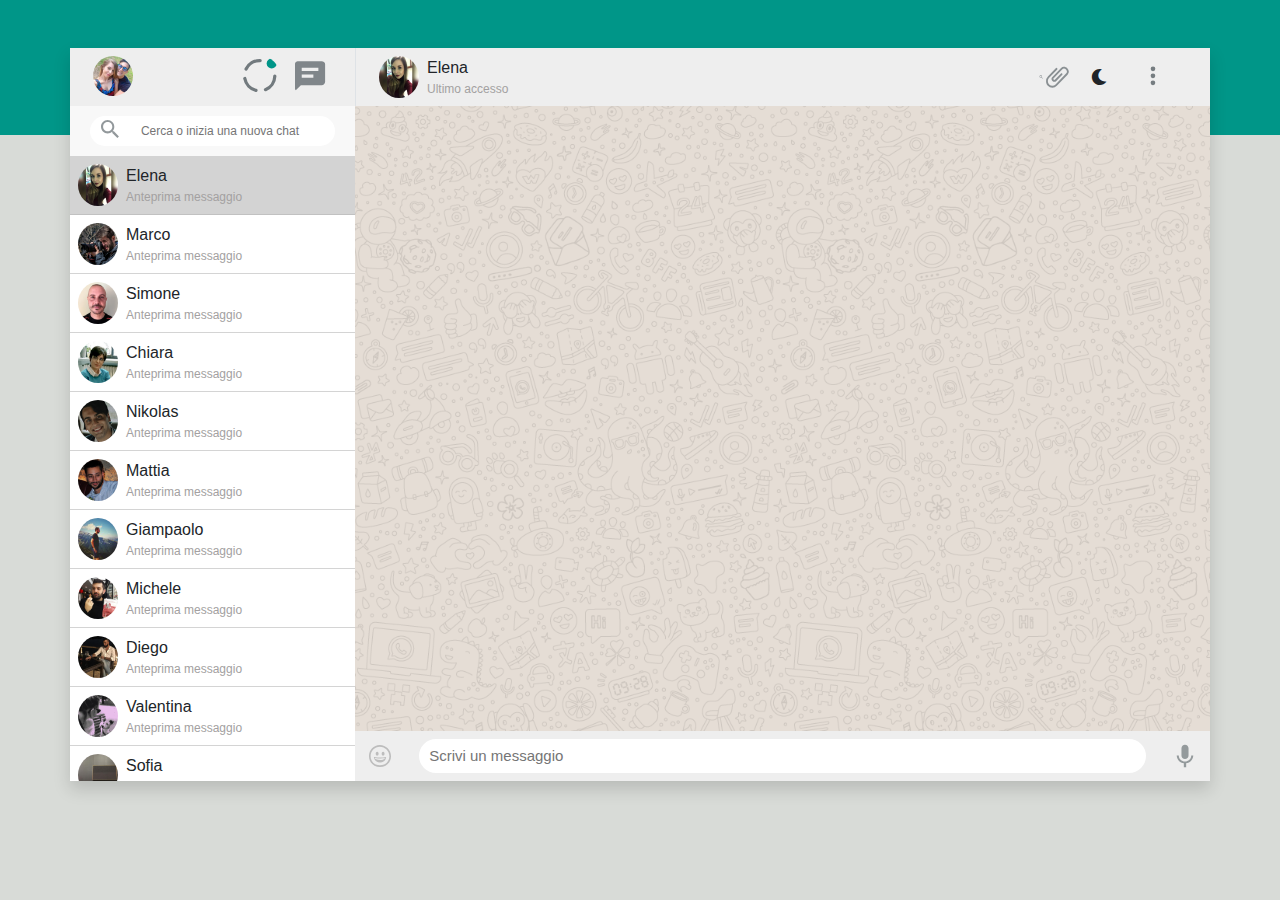
==== bonus/index.html @ f92edb1b "create folder bonus" ====
<!DOCTYPE html>
<html lang="en">
<head>
    <meta charset="UTF-8">
    <meta name="viewport" content="width=device-width, initial-scale=1.0">
    <meta http-equiv="X-UA-Compatible" content="ie=edge">
   <link rel="stylesheet" href="https://use.fontawesome.com/releases/v5.5.0/css/all.css">
    <link rel="stylesheet" href="https://stackpath.bootstrapcdn.com/bootstrap/4.3.1/css/bootstrap.min.css"
        integrity="sha384-ggOyR0iXCbMQv3Xipma34MD+dH/1fQ784/j6cY/iJTQUOhcWr7x9JvoRxT2MZw1T" crossorigin="anonymous">
      <link rel="stylesheet" href="css/style.css">
    <title>Boolzapp | Marco Rispoli</title>
</head>
<body>
   
   <div class="container mt-5">
      <div class="row shadow">
         <div class="col-3 debug my_col-bg">
            <!-- Sezione profilo personale -->
            <div class="profile d-flex justify-content-between p-2">
               <img src="img/pp.jpg" alt="">
               <div class="icons d-flex">
               <img src="img/svg/state.svg" alt="">
               <img src="img/svg/message.svg" alt="">
               <img src="img/svg/option.svg" alt="">
               </div>
            </div>
            <!-- Fine Sezione profilo personale -->
         </div>
         <!-- Sezione info contatto barra superiore -->
         <div class="col-9 border-left d-flex justify-content-between my_col-bg">
            <div class="info-contatto d-flex p-2">
               <img id="img_top" src="img/elena.jpg" alt="">
               <div class="name_access ml-2 d-flex flex-column">
                  <span id="nome_top">Elena</span>
                  <span>Ultimo accesso</span>
               </div>
            </div>
            <div class="options p-2 align-items-center d-flex">
               <svg id="Layer_1" xmlns="http://www.w3.org/2000/svg" viewBox="0 0 24 24" width="24" height="24">
                  <path fill="#263238" fill-opacity=".5"
                     d="M15.9 14.3H15l-.3-.3c1-1.1 1.6-2.7 1.6-4.3 0-3.7-3-6.7-6.7-6.7S3 6 3 9.7s3 6.7 6.7 6.7c1.6 0 3.2-.6 4.3-1.6l.3.3v.8l5.1 5.1 1.5-1.5-5-5.2zm-6.2 0c-2.6 0-4.6-2.1-4.6-4.6s2.1-4.6 4.6-4.6 4.6 2.1 4.6 4.6-2 4.6-4.6 4.6z" />
                  </svg>
               <img src="img/svg/attach.svg" alt="">
               <i class="fas fa-moon"></i>
               <img src="img/svg/option.svg" alt="">
            </div>
         </div>
         <!-- Fine Sezione info contatto barra superiore -->

         <!-- Sezione globale contatti -->
         <div class="col-3 noPadding-margin">
            <!-- Barra di ricerca -->
            <div class="search">
               <span>
                  <img src="img/svg/lens.svg" alt="">
               </span>
               <input type="text" class="search-input" placeholder="Cerca o inizia una nuova chat">
            </div>
            <!-- Fine Barra di ricerca -->
            
            <!-- Sezione contatti -->
            <div class="my_list-global">
                <div class="my_list-item  my_list-bg" data-ref="chat1">
                  <div class="info-contatto d-flex p-2">
                     <img src="img/elena.jpg" alt="">
                     <div class="name_access ml-2 d-flex flex-column">
                        <span>Elena</span>
                        <span>Anteprima messaggio</span>
                     </div>
                  </div>
               </div>
               <div class="my_list-item " data-ref="chat2">
                  <div class="info-contatto d-flex p-2">
                     <img src="img/marco.jpg" alt="" >
                     <div class="name_access ml-2 d-flex flex-column">
                        <span>Marco</span>
                        <span>Anteprima messaggio</span>
                     </div>
                  </div>
               </div>
               <div class="my_list-item" data-ref="chat3">
                  <div class="info-contatto d-flex p-2">
                     <img src="img/simone.jpg" alt="" >
                     <div class="name_access ml-2 d-flex flex-column">
                        <span>Simone</span>
                        <span>Anteprima messaggio</span>
                     </div>
                  </div>
               </div>
               <div class="my_list-item" data-ref="chat4">
                  <div class="info-contatto d-flex p-2">
                     <img src="img/chiara.png" alt="" >
                     <div class="name_access ml-2 d-flex flex-column">
                        <span>Chiara</span>
                        <span>Anteprima messaggio</span>
                     </div>
                  </div>
               </div>
               <div class="my_list-item" data-ref="chat5">
                  <div class="info-contatto d-flex p-2">
                     <img src="img/nikolas.jpg" alt="" >
                     <div class="name_access ml-2 d-flex flex-column">
                        <span>Nikolas</span>
                        <span>Anteprima messaggio</span>
                     </div>
                  </div>
               </div>
               <div class="my_list-item" data-ref="chat6"> 
                  <div class="info-contatto d-flex p-2">
                     <img src="img/mattia.jpg" alt="" >
                     <div class="name_access ml-2 d-flex flex-column">
                        <span>Mattia</span>
                        <span>Anteprima messaggio</span>
                     </div>
                  </div>
               </div>
               <div class="my_list-item" data-ref="chat7">
                  <div class="info-contatto d-flex p-2">
                     <img src="img/giampaolo.jpg" alt="" >
                     <div class="name_access ml-2 d-flex flex-column">
                        <span>Giampaolo</span>
                        <span>Anteprima messaggio</span>
                     </div>
                  </div>
               </div>
               <div class="my_list-item" data-ref="chat8">
                  <div class="info-contatto d-flex p-2">
                     <img src="img/michele.jpg" alt="" >
                     <div class="name_access ml-2 d-flex flex-column">
                        <span>Michele</span>
                        <span>Anteprima messaggio</span>
                     </div>
                  </div>
               </div>
               <div class="my_list-item" data-ref="chat9">
                  <div class="info-contatto d-flex p-2">
                     <img src="img/diego.jpg" alt="" >
                     <div class="name_access ml-2 d-flex flex-column">
                        <span>Diego</span>
                        <span>Anteprima messaggio</span>
                     </div>
                  </div>
               </div>
               <div class="my_list-item" data-ref="chat10">
                  <div class="info-contatto d-flex p-2">
                     <img src="img/valentina.jpg" alt="" >
                     <div class="name_access ml-2 d-flex flex-column">
                        <span>Valentina</span>
                        <span>Anteprima messaggio</span>
                     </div>
                  </div>
               </div>
               <div class="my_list-item" data-ref="chat11">
                  <div class="info-contatto d-flex p-2">
                     <img src="img/sofia.jpg" alt="" >
                     <div class="name_access ml-2 d-flex flex-column">
                        <span>Sofia</span>
                        <span>Anteprima messaggio</span>
                     </div>
                  </div>
               </div>
               <div class="my_list-item" data-ref="chat12">
                  <div class="info-contatto d-flex p-2">
                     <img src="img/lilian.jpg" alt="" >
                     <div class="name_access ml-2 d-flex flex-column">
                        <span>Lilian</span>
                        <span>Anteprima messaggio</span>
                     </div>
                  </div>
               </div>
               <div class="my_list-item" data-ref="chat13">
                  <div class="info-contatto d-flex p-2">
                     <img src="img/axl.jpg" alt="" >
                     <div class="name_access ml-2 d-flex flex-column">
                        <span data-ref="chat13">Axl</span>
                        <span>Anteprima messaggio</span>
                     </div>
                  </div>
               </div> 
               <div class="my_list-item" data-ref="chat13">
                  <div class="info-contatto d-flex p-2">
                     <img src="img/gabriele.jpg" alt="" >
                     <div class="name_access ml-2 d-flex flex-column">
                        <span data-ref="chat14">Gabriele</span>
                        <span>Anteprima messaggio</span>
                     </div>
                  </div>
               </div> 
            </div>
            <!--Fine Sezione contatti -->
         </div>
         <!-- Fine Sezione globale contatti -->

         <!-- Sezione Globale Chat -->
         <div class="col-9 noPadding-margin">
            <!-- Sezione chat -->
            
            <div class="my_chat my_active my_bg-chat d-flex flex-column-reverse justify-content-start align-items-end" data-ref="chat1">
            </div>
            <div class="my_chat my_bg-chat d-flex flex-column-reverse justify-content-start align-items-end" data-ref="chat2">
            </div>
            <div class="my_chat my_bg-chat d-flex flex-column-reverse justify-content-start align-items-end" data-ref="chat3">
               <div class='msgreceived mb-2 ml-2 d-flex justify-content-start'>
                  <div class="global-mex-pc ml-2">
                     <span class="testopc">Marco stai usando delle sottocartelle ?</span>
                     <sub class="time"></sub>
                     <sub class="js_check-icon ml-1"><img src="img/svg/doublecheck.svg" alt=""></sub>
                  </div>
               </div>
            </div>
            <div class="my_chat my_bg-chat d-flex flex-column-reverse justify-content-start align-items-end" data-ref="chat4">
            </div>
            <div class="my_chat my_bg-chat d-flex flex-column-reverse justify-content-start align-items-end" data-ref="chat5">
            </div>
            <div class="my_chat my_bg-chat d-flex flex-column-reverse justify-content-start align-items-end" data-ref="chat6">
            </div>
            <div class="my_chat my_bg-chat d-flex flex-column-reverse justify-content-start align-items-end" data-ref="chat7">
               <div class='msgreceived mb-2 ml-2 d-flex justify-content-start'>
                  <div class="global-mex-pc ml-2">
                     <span class="testopc">Ho proprio voglia di fare un code-review</span>
                     <sub class="time"></sub>
                     <sub class="js_check-icon ml-1"><img src="img/svg/doublecheck.svg" alt=""></sub>
                  </div>
               </div>
            </div>
            <div class="my_chat my_bg-chat d-flex flex-column-reverse justify-content-start align-items-end" data-ref="chat8">
               
            </div>
            <div class="my_chat my_bg-chat d-flex flex-column-reverse justify-content-start align-items-end" data-ref="chat9">
            </div>
            <div class="my_chat my_bg-chat d-flex flex-column-reverse justify-content-start align-items-end" data-ref="chat10">
            </div>
            <div class="my_chat my_bg-chat d-flex flex-column-reverse justify-content-start align-items-end" data-ref="chat11">
            </div>
            <div class="my_chat my_bg-chat d-flex flex-column-reverse justify-content-start align-items-end" data-ref="chat12">
            </div>
            <div class="my_chat my_bg-chat d-flex flex-column-reverse justify-content-start align-items-end" data-ref="chat13">
            </div>
            <div class="my_chat my_bg-chat d-flex flex-column-reverse justify-content-start align-items-end" data-ref="chat14">
            </div>
            <!-- Fine Sezione chat -->
            <!-- Sezione invio messaggio -->
            <div class="invio d-flex justify-content-around align-items-center">
              <img src="img/svg/smile.svg" alt="">
               <input type="text" class="message" placeholder="Scrivi un messaggio">
               <img id="audio" src="img/svg/audio.svg" alt="">
               <svg id="send" xmlns="http://www.w3.org/2000/svg" viewBox="0 0 24 24" width="24" height="24">
                  <path fill="#263238" fill-opacity=".45"
                     d="M1.101 21.757L23.8 12.028 1.101 2.3l.011 7.912 13.623 1.816-13.623 1.817-.011 7.912z" /></svg>
            </div>
            <!-- Fine Sezione invio messaggio -->
         </div>
         <!--Fine Sezione Globale Chat -->
      </div>
      <!-- Chiusura Row Globale -->
   </div>

   <!-- Chiusura Container globale -->

   <!-- blocco template non visibile in pagina -->
   <div id="template">
      <!-- Messaggio inviato dall'user -->
      <div class='msgsent mb-2 mr-2 d-flex justify-content-end'>
         <div class="global-mex-user">
            <span class="testo"></span>
            <sub class="time"></sub>
            <sub class="js_check-icon ml-1"><img src="img/svg/doublecheck.svg" alt=""></sub>
            <div class="drop-mex">
               <span>Elimina messaggio</span>
            </div>
         </div>
      </div>
      <!-- Fine Messaggio inviato dall'user -->
      <!-- Messaggio di risposta -->
      <div class='msgreceived mb-2 ml-2 d-flex justify-content-start'>
         <div class="global-mex-pc ml-2">
            <span class="testopc"></span>
            <sub class="time"></sub>
            <sub class="js_check-icon ml-1"><img src="img/svg/doublecheck.svg" alt=""></sub>
         </div>
      </div>
      <!-- Fine Messaggio di risposta -->

      <!-- Contatti utenti -->
     <!--  <div class="my_list-item">
         <div class="info-contatto d-flex p-2">
            <img src="img/svg/profileNoPhoto.svg" alt="">
            <div class="name_access ml-2 d-flex flex-column">
               <span></span>
               <span></span>
            </div>
         </div>
      </div> -->
      <!-- Fine Contatti utenti -->
   </div>
   
   
   <script src="https://ajax.googleapis.com/ajax/libs/jquery/3.3.1/jquery.min.js"></script>
   <script type="text/javascript" src="js/script2.js"> </script>
    
</body>
</html>
---- bonus/css/style.css ----
/* Regole generali */
*{
   padding:0;
   margin:0;
   box-sizing: border-box;
}

body{
   background: linear-gradient( #009688 0%, #009688 15%, #D8DBD7 15%, #D8DBD7 100%);
    background-repeat: no-repeat;
    background-attachment: fixed;
}
.body_dark{
   background: linear-gradient( #222424 0%, #222424 15%, rgb(56, 58, 55) 15%, rgb(56, 58, 55) 100%);
    
}
.noPadding-margin{
   padding:0 !important;
   margin:0 !important;
}



/* Sezione colonne superiori */
.my_col-bg{
   background-color:#EEEEEE
}
.my_col-bg-dark{
   background-color:rgb(36, 33, 33);
}
.my_col-bg span:last-child{
   color:rgb(163, 161, 161);
}

/* Sezione profilo personale */
.profile img{
   border-radius:100%;
   width:40px;
}

.icons img{
 width: 100%;
 margin-right: 10px;
}
.icons img:last-child{
 
 margin-right: 0;
}
/*Fine Sezione profilo personale */

 /* Sezione Contatti */
.my_list-global{
   height:calc(75vh - 50px);
   overflow-y: scroll;
}

.my_list-item{
   background:white;
   border-bottom:1px solid rgba(180, 180, 180, 0.568)
}
.my_list-item:hover{
   background:rgba(255, 252, 252, 0.642);
}


.my_list-item span:last-child{
  color: rgb(163, 161, 161);
}

.my_list-item:last-child{
   border-bottom:0
}

.my_list-bg{
   background:lightgrey;
}
.my_list-bg-dark{
   background:rgb(53, 48, 48);
}

.search{
   height: 50px;
   background:#F8F8F8;
    display: flex;
    align-items: center;
}
.search-dark{
   background:rgb(85, 81, 81);
    
}

.search span {
    width: 20%;
    height: 30px;
    background: #fff;
    border-radius: 20px 0px 0px 20px;
    margin-left: 20px;
    padding: 0 8px;
}

.search-input {
    width: 80%;
    height: 30px;
    border: 0;
    border-radius: 0px 20px 20px 0px;
    margin-right: 20px;
    font-size: 12px;
}

.search-dark-det{
   background: #202020 !important;
}
 /* Fine Sezione Contatti */

 /* Sezione info contatto */
 
 .info-contatto img,
 .info-contatto svg{
   width: 40px;
   border-radius: 100%;
 }

 .options img,
 .options i{
    margin-right: 20px;
    width:100%;
 }

 .option svg{
    width: 40px;
 }

 .name_access span:last-child{
    font-size: 12px;
 }

/* Sezione Chat */
.my_bg-chat{
   background:url(../img/sfondochat.png), #e5ddd5;
   background-size:50% ;
 
}
.my_bg-chat-dark{
   background:url(../img/sfondochat.png), rgb(53, 48, 48);
   background-size:50% ;
 
}

.my_chat{
   height:calc(75vh - 50px);
   overflow-y: scroll;
}
.my_chat{
   display: none !important;
}
.my_active{
   display:flex !important;
}

/* Fine Sezione Chat */

/* Sezione invio messaggi */
.invio{
   height:50px;
   background-color:#EEEEEE
}
.invio-dark{
   background-color:rgb(36, 33, 33);
}

.invio input{
   width: 85%;
   border-radius:25px;
   border:0;
   padding:5px;
}

.invio input::placeholder{
  padding:5px;
  font-size: 15px;
}


.msgsent {
 padding: 5px;
 width:100%;
}
.msgreceived {
 padding: 5px;
 width:100%;
}

.global-mex-user,
.global-mex-pc{
padding:10px;
max-width: 40%;
border-radius: 10px;
}

.global-mex-user{
background-color:#DCF8C6;

}

.msgsent{
   position:relative;
}

.drop-mex{
   position: absolute;
    background: white;
    padding: 5px;
    top: -50%;
    right: 0;
    display: none;
    font-size: 13px;
}

.displayNone{
   display:none !important;
}


.global-mex-pc{
background-color:white;
}
.global-mex-pc-dark{
background-color:#2d2d2d!important;
color:white;
}

.time{
   color:rgba(189, 179, 179, 0.9);
}

.testo{
   max-width: 40%;
   word-break: break-word;
}



.writing{
   color:#06d755 !important;
   font-weight: bold;
}

#send{
   display:none;
}

/* MODALITà NOTTE */
.moon_white{
   color:white;
}


/* Parte di templating */
#template {
  display: none;
}

#template .msgreceived img{
   width:50%;
}
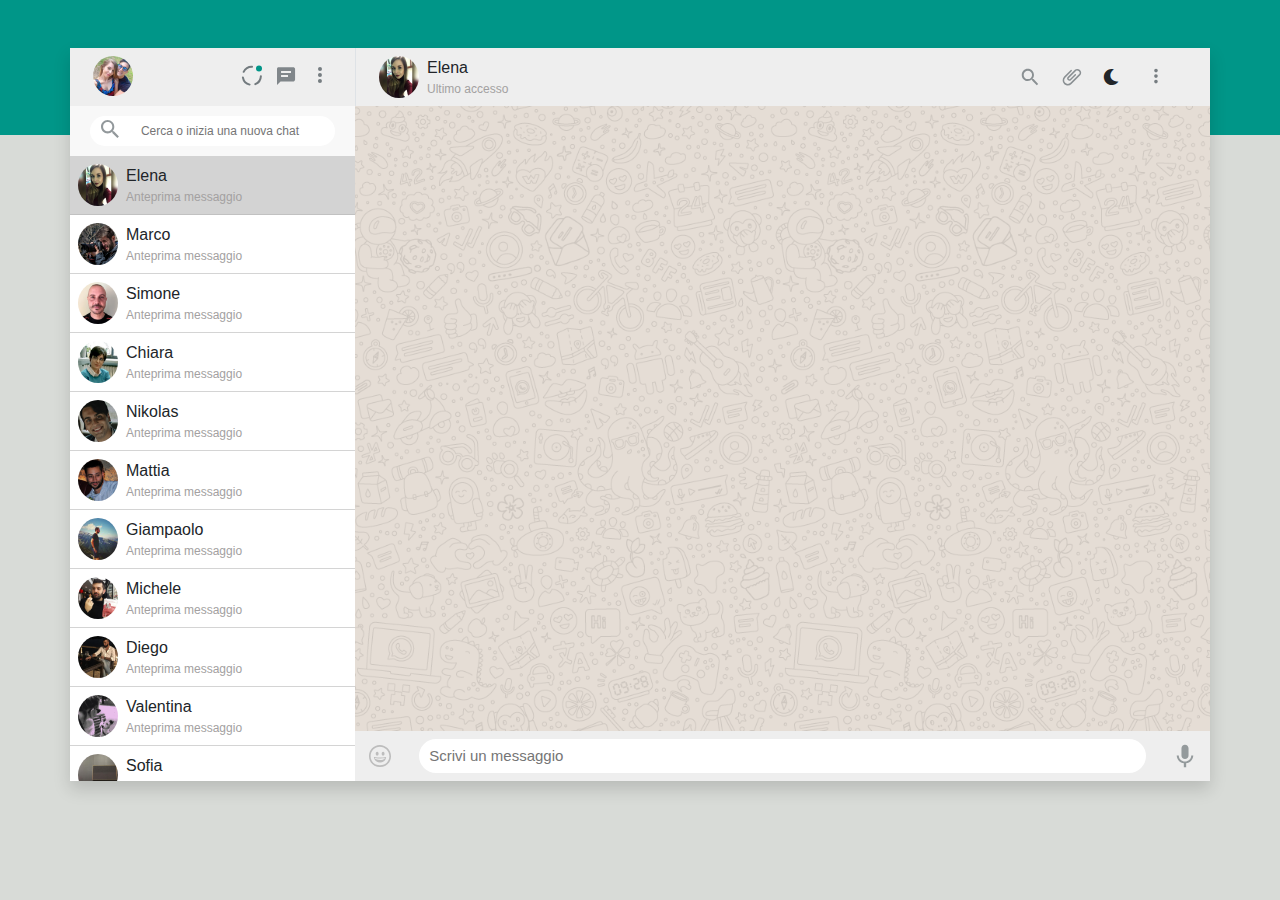
==== commit 261693c2: "add details in night-mode" ====
--- a/bonus/index.html
+++ b/bonus/index.html
@@ -18,10 +18,20 @@
             <!-- Sezione profilo personale -->
             <div class="profile d-flex justify-content-between p-2">
                <img src="img/pp.jpg" alt="">
-               <div class="icons d-flex">
-               <img src="img/svg/state.svg" alt="">
-               <img src="img/svg/message.svg" alt="">
-               <img src="img/svg/option.svg" alt="">
+               <div class="icons d-flex align-items-center">
+               <svg id="state" xmlns="http://www.w3.org/2000/svg" viewBox="0 0 24 24" width="24"
+                  height="24">
+                  <path fill="#727A7E"
+                     d="M12.072 1.761a10.05 10.05 0 0 0-9.303 5.65.977.977 0 0 0 1.756.855 8.098 8.098 0 0 1 7.496-4.553.977.977 0 1 0 .051-1.952zM1.926 13.64a10.052 10.052 0 0 0 7.461 7.925.977.977 0 0 0 .471-1.895 8.097 8.097 0 0 1-6.012-6.386.977.977 0 0 0-1.92.356zm13.729 7.454a10.053 10.053 0 0 0 6.201-8.946.976.976 0 1 0-1.951-.081v.014a8.097 8.097 0 0 1-4.997 7.209.977.977 0 0 0 .727 1.813l.02-.009z" />
+                  <path fill="#009588" d="M19 1.5a3 3 0 1 1 0 6 3 3 0 0 1 0-6z" /></svg>
+               <svg id="message" xmlns="http://www.w3.org/2000/svg" viewBox="0 0 24 24" width="24" height="24">
+                  <path opacity=".55" fill="#263238"
+                     d="M19.005 3.175H4.674C3.642 3.175 3 3.789 3 4.821V21.02l3.544-3.514h12.461c1.033 0 2.064-1.06 2.064-2.093V4.821c-.001-1.032-1.032-1.646-2.064-1.646zm-4.989 9.869H7.041V11.1h6.975v1.944zm3-4H7.041V7.1h9.975v1.944z" />
+                  </svg>
+               <svg id="option" xmlns="http://www.w3.org/2000/svg" viewBox="0 0 24 24" width="24" height="24">
+                  <path fill="#263238" fill-opacity=".6"
+                     d="M12 7a2 2 0 1 0-.001-4.001A2 2 0 0 0 12 7zm0 2a2 2 0 1 0-.001 3.999A2 2 0 0 0 12 9zm0 6a2 2 0 1 0-.001 3.999A2 2 0 0 0 12 15z" />
+                  </svg>
                </div>
             </div>
             <!-- Fine Sezione profilo personale -->
@@ -36,13 +46,19 @@
                </div>
             </div>
             <div class="options p-2 align-items-center d-flex">
-               <svg id="Layer_1" xmlns="http://www.w3.org/2000/svg" viewBox="0 0 24 24" width="24" height="24">
+               <svg id="lens" xmlns="http://www.w3.org/2000/svg" viewBox="0 0 24 24" width="24" height="24">
                   <path fill="#263238" fill-opacity=".5"
                      d="M15.9 14.3H15l-.3-.3c1-1.1 1.6-2.7 1.6-4.3 0-3.7-3-6.7-6.7-6.7S3 6 3 9.7s3 6.7 6.7 6.7c1.6 0 3.2-.6 4.3-1.6l.3.3v.8l5.1 5.1 1.5-1.5-5-5.2zm-6.2 0c-2.6 0-4.6-2.1-4.6-4.6s2.1-4.6 4.6-4.6 4.6 2.1 4.6 4.6-2 4.6-4.6 4.6z" />
                   </svg>
-               <img src="img/svg/attach.svg" alt="">
+               <svg id="attach" xmlns="http://www.w3.org/2000/svg" viewBox="0 0 24 24" width="24" height="24">
+                  <path fill="#263238" fill-opacity=".5"
+                     d="M1.816 15.556v.002c0 1.502.584 2.912 1.646 3.972s2.472 1.647 3.974 1.647a5.58 5.58 0 0 0 3.972-1.645l9.547-9.548c.769-.768 1.147-1.767 1.058-2.817-.079-.968-.548-1.927-1.319-2.698-1.594-1.592-4.068-1.711-5.517-.262l-7.916 7.915c-.881.881-.792 2.25.214 3.261.959.958 2.423 1.053 3.263.215l5.511-5.512c.28-.28.267-.722.053-.936l-.244-.244c-.191-.191-.567-.349-.957.04l-5.506 5.506c-.18.18-.635.127-.976-.214-.098-.097-.576-.613-.213-.973l7.915-7.917c.818-.817 2.267-.699 3.23.262.5.501.802 1.1.849 1.685.051.573-.156 1.111-.589 1.543l-9.547 9.549a3.97 3.97 0 0 1-2.829 1.171 3.975 3.975 0 0 1-2.83-1.173 3.973 3.973 0 0 1-1.172-2.828c0-1.071.415-2.076 1.172-2.83l7.209-7.211c.157-.157.264-.579.028-.814L11.5 4.36a.572.572 0 0 0-.834.018l-7.205 7.207a5.577 5.577 0 0 0-1.645 3.971z" />
+                  </svg>
                <i class="fas fa-moon"></i>
-               <img src="img/svg/option.svg" alt="">
+               <svg id="option2" xmlns="http://www.w3.org/2000/svg" viewBox="0 0 24 24" width="24" height="24">
+                  <path fill="#263238" fill-opacity=".6"
+                     d="M12 7a2 2 0 1 0-.001-4.001A2 2 0 0 0 12 7zm0 2a2 2 0 1 0-.001 3.999A2 2 0 0 0 12 9zm0 6a2 2 0 1 0-.001 3.999A2 2 0 0 0 12 15z" />
+               </svg>
             </div>
          </div>
          <!-- Fine Sezione info contatto barra superiore -->
@@ -52,7 +68,10 @@
             <!-- Barra di ricerca -->
             <div class="search">
                <span>
-                  <img src="img/svg/lens.svg" alt="">
+                  <svg id="lens2" xmlns="http://www.w3.org/2000/svg" viewBox="0 0 24 24" width="24" height="24">
+                     <path fill="#263238" fill-opacity=".5"
+                        d="M15.9 14.3H15l-.3-.3c1-1.1 1.6-2.7 1.6-4.3 0-3.7-3-6.7-6.7-6.7S3 6 3 9.7s3 6.7 6.7 6.7c1.6 0 3.2-.6 4.3-1.6l.3.3v.8l5.1 5.1 1.5-1.5-5-5.2zm-6.2 0c-2.6 0-4.6-2.1-4.6-4.6s2.1-4.6 4.6-4.6 4.6 2.1 4.6 4.6-2 4.6-4.6 4.6z" />
+                     </svg>
                </span>
                <input type="text" class="search-input" placeholder="Cerca o inizia una nuova chat">
             </div>
@@ -243,7 +262,10 @@
             <div class="invio d-flex justify-content-around align-items-center">
               <img src="img/svg/smile.svg" alt="">
                <input type="text" class="message" placeholder="Scrivi un messaggio">
-               <img id="audio" src="img/svg/audio.svg" alt="">
+               <svg id="audio" xmlns="http://www.w3.org/2000/svg" viewBox="0 0 24 24" width="24" height="24">
+                  <path fill="#263238" fill-opacity=".45"
+                     d="M11.999 14.942c2.001 0 3.531-1.53 3.531-3.531V4.35c0-2.001-1.53-3.531-3.531-3.531S8.469 2.35 8.469 4.35v7.061c0 2.001 1.53 3.531 3.53 3.531zm6.238-3.53c0 3.531-2.942 6.002-6.237 6.002s-6.237-2.471-6.237-6.002H3.761c0 4.001 3.178 7.297 7.061 7.885v3.884h2.354v-3.884c3.884-.588 7.061-3.884 7.061-7.885h-2z" />
+                  </svg>
                <svg id="send" xmlns="http://www.w3.org/2000/svg" viewBox="0 0 24 24" width="24" height="24">
                   <path fill="#263238" fill-opacity=".45"
                      d="M1.101 21.757L23.8 12.028 1.101 2.3l.011 7.912 13.623 1.816-13.623 1.817-.011 7.912z" /></svg>
@@ -276,7 +298,10 @@
          <div class="global-mex-pc ml-2">
             <span class="testopc"></span>
             <sub class="time"></sub>
-            <sub class="js_check-icon ml-1"><img src="img/svg/doublecheck.svg" alt=""></sub>
+            <sub class="js_check-icon ml-1"><svg id="Layer_1" xmlns="http://www.w3.org/2000/svg" viewBox="0 0 18 18" width="18" height="18">
+               <path fill="#263238" fill-opacity=".4"
+                  d="M17.394 5.035l-.57-.444a.434.434 0 0 0-.609.076l-6.39 8.198a.38.38 0 0 1-.577.039l-.427-.388a.381.381 0 0 0-.578.038l-.451.576a.497.497 0 0 0 .043.645l1.575 1.51a.38.38 0 0 0 .577-.039l7.483-9.602a.436.436 0 0 0-.076-.609zm-4.892 0l-.57-.444a.434.434 0 0 0-.609.076l-6.39 8.198a.38.38 0 0 1-.577.039l-2.614-2.556a.435.435 0 0 0-.614.007l-.505.516a.435.435 0 0 0 .007.614l3.887 3.8a.38.38 0 0 0 .577-.039l7.483-9.602a.435.435 0 0 0-.075-.609z" />
+               </svg></sub>
          </div>
       </div>
       <!-- Fine Messaggio di risposta -->
--- a/bonus/css/style.css
+++ b/bonus/css/style.css
@@ -12,7 +12,8 @@
 }
 .body_dark{
    background: linear-gradient( #222424 0%, #222424 15%, rgb(56, 58, 55) 15%, rgb(56, 58, 55) 100%);
-    
+   background-repeat: no-repeat;
+   background-attachment: fixed; 
 }
 .noPadding-margin{
    padding:0 !important;
@@ -26,7 +27,7 @@
    background-color:#EEEEEE
 }
 .my_col-bg-dark{
-   background-color:rgb(36, 33, 33);
+   background-color:#323232;
 }
 .my_col-bg span:last-child{
    color:rgb(163, 161, 161);
@@ -38,11 +39,11 @@
    width:40px;
 }
 
-.icons img{
+.icons svg{
  width: 100%;
  margin-right: 10px;
 }
-.icons img:last-child{
+.icons svg:last-child{
  
  margin-right: 0;
 }
@@ -75,7 +76,7 @@
    background:lightgrey;
 }
 .my_list-bg-dark{
-   background:rgb(53, 48, 48);
+   background:#323232;
 }
 
 .search{
@@ -85,7 +86,7 @@
     align-items: center;
 }
 .search-dark{
-   background:rgb(85, 81, 81);
+   background:#2B2929;
     
 }
 
@@ -109,6 +110,7 @@
 
 .search-dark-det{
    background: #202020 !important;
+   color:white;
 }
  /* Fine Sezione Contatti */
 
@@ -120,18 +122,19 @@
    border-radius: 100%;
  }
 
- .options img,
+ .options svg,
  .options i{
     margin-right: 20px;
     width:100%;
  }
 
- .option svg{
-    width: 40px;
- }
+
 
  .name_access span:last-child{
     font-size: 12px;
+ }
+ .name_access-dark{
+    color:white;
  }
 
 /* Sezione Chat */
@@ -165,7 +168,7 @@
    background-color:#EEEEEE
 }
 .invio-dark{
-   background-color:rgb(36, 33, 33);
+   background-color:#323232;
 }
 
 .invio input{
@@ -174,6 +177,7 @@
    border:0;
    padding:5px;
 }
+
 
 .invio input::placeholder{
   padding:5px;
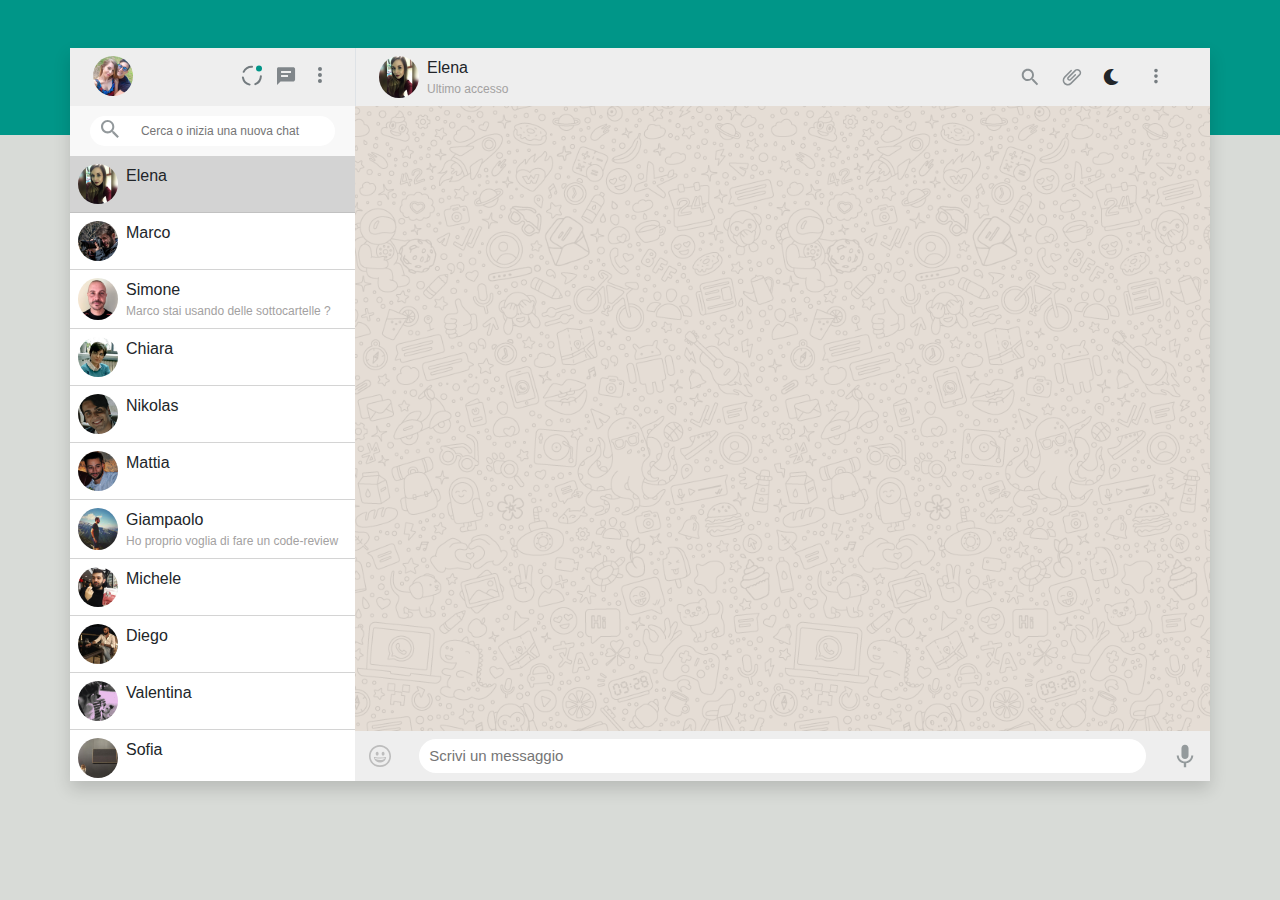
==== commit 0d4f3a0b: "fix layout" ====
--- a/bonus/index.html
+++ b/bonus/index.html
@@ -7,11 +7,13 @@
    <link rel="stylesheet" href="https://use.fontawesome.com/releases/v5.5.0/css/all.css">
     <link rel="stylesheet" href="https://stackpath.bootstrapcdn.com/bootstrap/4.3.1/css/bootstrap.min.css"
         integrity="sha384-ggOyR0iXCbMQv3Xipma34MD+dH/1fQ784/j6cY/iJTQUOhcWr7x9JvoRxT2MZw1T" crossorigin="anonymous">
-      <link rel="stylesheet" href="css/style.css">
+      <link id="my_personal-css" rel="stylesheet" href="css/style.css">
     <title>Boolzapp | Marco Rispoli</title>
 </head>
 <body>
-   
+   <div class="page-notFound">
+      <h1>Pagin NON TROVATA</h1>
+   </div>
    <div class="container mt-5">
       <div class="row shadow">
          <div class="col-3 debug my_col-bg">
@@ -84,7 +86,7 @@
                      <img src="img/elena.jpg" alt="">
                      <div class="name_access ml-2 d-flex flex-column">
                         <span>Elena</span>
-                        <span>Anteprima messaggio</span>
+                        <span></span>
                      </div>
                   </div>
                </div>
@@ -93,7 +95,7 @@
                      <img src="img/marco.jpg" alt="" >
                      <div class="name_access ml-2 d-flex flex-column">
                         <span>Marco</span>
-                        <span>Anteprima messaggio</span>
+                        <span></span>
                      </div>
                   </div>
                </div>
@@ -102,7 +104,7 @@
                      <img src="img/simone.jpg" alt="" >
                      <div class="name_access ml-2 d-flex flex-column">
                         <span>Simone</span>
-                        <span>Anteprima messaggio</span>
+                        <span>Marco stai usando delle sottocartelle ?</span>
                      </div>
                   </div>
                </div>
@@ -111,7 +113,7 @@
                      <img src="img/chiara.png" alt="" >
                      <div class="name_access ml-2 d-flex flex-column">
                         <span>Chiara</span>
-                        <span>Anteprima messaggio</span>
+                        <span></span>
                      </div>
                   </div>
                </div>
@@ -120,7 +122,7 @@
                      <img src="img/nikolas.jpg" alt="" >
                      <div class="name_access ml-2 d-flex flex-column">
                         <span>Nikolas</span>
-                        <span>Anteprima messaggio</span>
+                        <span></span>
                      </div>
                   </div>
                </div>
@@ -129,7 +131,7 @@
                      <img src="img/mattia.jpg" alt="" >
                      <div class="name_access ml-2 d-flex flex-column">
                         <span>Mattia</span>
-                        <span>Anteprima messaggio</span>
+                        <span></span>
                      </div>
                   </div>
                </div>
@@ -138,7 +140,7 @@
                      <img src="img/giampaolo.jpg" alt="" >
                      <div class="name_access ml-2 d-flex flex-column">
                         <span>Giampaolo</span>
-                        <span>Anteprima messaggio</span>
+                        <span>Ho proprio voglia di fare un code-review</span>
                      </div>
                   </div>
                </div>
@@ -147,7 +149,7 @@
                      <img src="img/michele.jpg" alt="" >
                      <div class="name_access ml-2 d-flex flex-column">
                         <span>Michele</span>
-                        <span>Anteprima messaggio</span>
+                        <span></span>
                      </div>
                   </div>
                </div>
@@ -156,7 +158,7 @@
                      <img src="img/diego.jpg" alt="" >
                      <div class="name_access ml-2 d-flex flex-column">
                         <span>Diego</span>
-                        <span>Anteprima messaggio</span>
+                        <span></span>
                      </div>
                   </div>
                </div>
@@ -165,7 +167,7 @@
                      <img src="img/valentina.jpg" alt="" >
                      <div class="name_access ml-2 d-flex flex-column">
                         <span>Valentina</span>
-                        <span>Anteprima messaggio</span>
+                        <span></span>
                      </div>
                   </div>
                </div>
@@ -174,7 +176,7 @@
                      <img src="img/sofia.jpg" alt="" >
                      <div class="name_access ml-2 d-flex flex-column">
                         <span>Sofia</span>
-                        <span>Anteprima messaggio</span>
+                        <span></span>
                      </div>
                   </div>
                </div>
@@ -183,7 +185,7 @@
                      <img src="img/lilian.jpg" alt="" >
                      <div class="name_access ml-2 d-flex flex-column">
                         <span>Lilian</span>
-                        <span>Anteprima messaggio</span>
+                        <span></span>
                      </div>
                   </div>
                </div>
@@ -192,7 +194,7 @@
                      <img src="img/axl.jpg" alt="" >
                      <div class="name_access ml-2 d-flex flex-column">
                         <span data-ref="chat13">Axl</span>
-                        <span>Anteprima messaggio</span>
+                        <span></span>
                      </div>
                   </div>
                </div> 
@@ -201,7 +203,7 @@
                      <img src="img/gabriele.jpg" alt="" >
                      <div class="name_access ml-2 d-flex flex-column">
                         <span data-ref="chat14">Gabriele</span>
-                        <span>Anteprima messaggio</span>
+                        <span></span>
                      </div>
                   </div>
                </div> 
--- a/bonus/css/style.css
+++ b/bonus/css/style.css
@@ -20,6 +20,18 @@
    margin:0 !important;
 }
 
+.page-notFound{
+   width: 100vw;
+   height: 100vh;
+   background:white;
+   color:black;
+   display:none;
+   z-index: 999;
+   position:absolute;
+   top:0;
+   left:0;
+}
+
 
 
 /* Sezione colonne superiori */
@@ -53,6 +65,7 @@
 .my_list-global{
    height:calc(75vh - 50px);
    overflow-y: scroll;
+   overflow-x: hidden;
 }
 
 .my_list-item{
@@ -128,7 +141,10 @@
     width:100%;
  }
 
-
+.name_access{
+    text-overflow: ellipsis;
+    white-space: nowrap;
+}
 
  .name_access span:last-child{
     font-size: 12px;
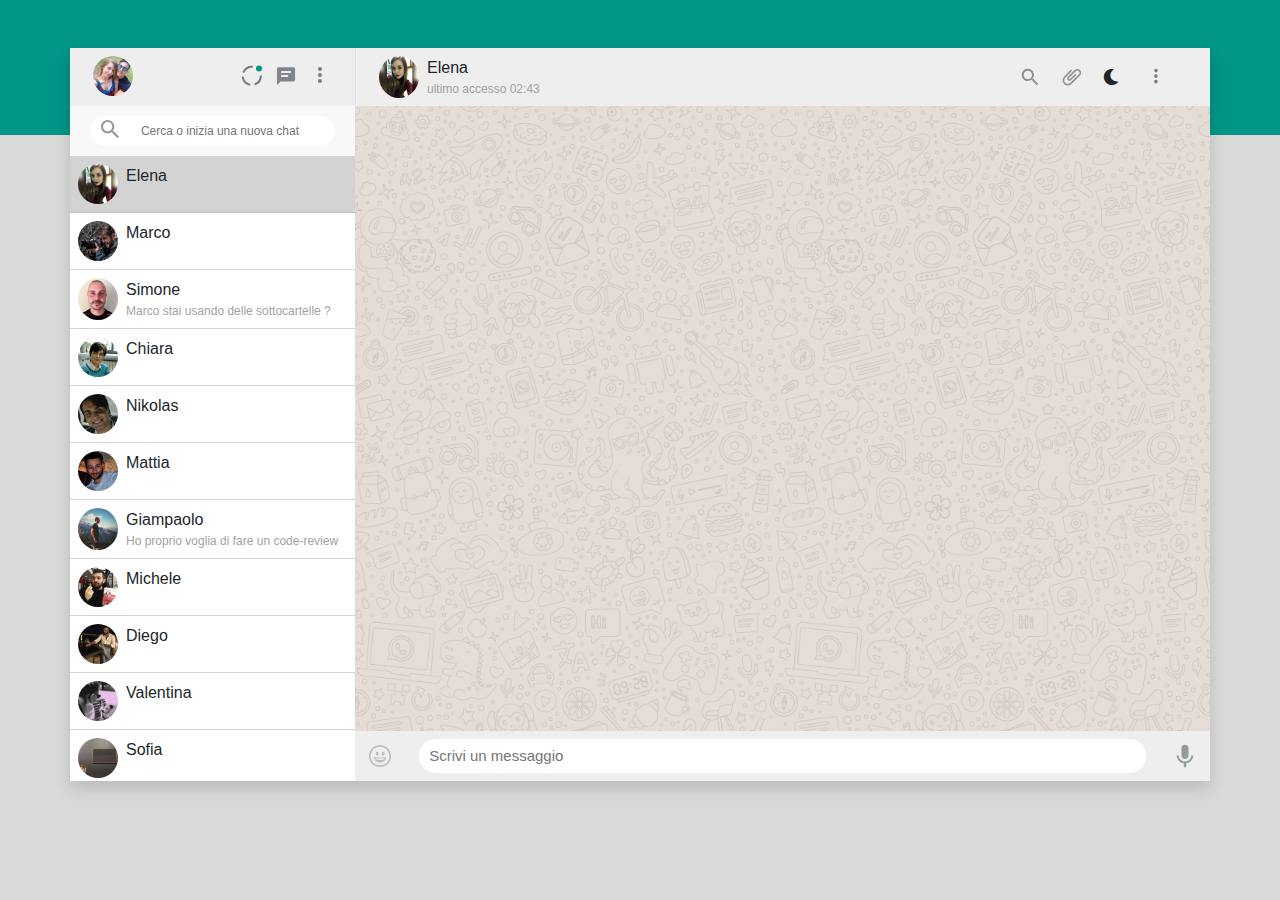
==== commit 31185a19: "add animation bonus, try to send in message "sei un bot"" ====
--- a/bonus/index.html
+++ b/bonus/index.html
@@ -12,7 +12,12 @@
 </head>
 <body>
    <div class="page-notFound">
-      <h1>Pagin NON TROVATA</h1>
+      <h2>Error 404 </h2>
+      <h2>Error 404 </h2>
+      <h2>Error 404 </h2>
+      <h3>Page not found</h3>
+      <h3>Page not found</h3>
+      <h3>Page not found</h3>
    </div>
    <div class="container mt-5">
       <div class="row shadow">
--- a/bonus/css/style.css
+++ b/bonus/css/style.css
@@ -20,17 +20,7 @@
    margin:0 !important;
 }
 
-.page-notFound{
-   width: 100vw;
-   height: 100vh;
-   background:white;
-   color:black;
-   display:none;
-   z-index: 999;
-   position:absolute;
-   top:0;
-   left:0;
-}
+
 
 
 
@@ -284,3 +274,216 @@
    width:50%;
 }
 
+/* ANIMATION */
+
+.page-notFound {
+  width: 100%;
+  height: 100vh;
+  background:black;
+  overflow: hidden;
+  display:none;
+  position:absolute;
+  top:0;
+  left:0;
+  z-index: 999;
+}
+
+h2{
+   position:absolute;
+   top:50%;
+   left:50%;
+   color: #fff;
+   font-size: 5em;
+   letter-spacing: 8px;
+   font-family: 'Press Start 2P';
+   font-weight: 400;
+   margin: 0;
+   line-height: 0;
+   animation: glitch1 2.5s infinite;
+}
+
+h3{
+  position:absolute;
+   top:55%;
+   left:50%;
+   animation: glitch1 2.5s infinite;
+}
+
+h2:nth-child(2),
+h3:nth-child(2) {
+  color: #67f3da;
+  animation: glitch2 2.5s infinite;
+}
+
+h2:nth-child(3),
+h3:nth-child(3) {
+  color: #f16f6f;
+  animation: glitch3 2.5s infinite;
+}
+/*Keyframes*/
+
+@keyframes glitch1 {
+  0% {
+    transform: none;
+    opacity: 1;
+  }
+  7% {
+    transform: skew(-0.5deg, -0.9deg);
+    opacity: 0.75;
+  }
+  10% {
+    transform: none;
+    opacity: 1;
+  }
+  27% {
+    transform: none;
+    opacity: 1;
+  }
+  30% {
+    transform: skew(0.8deg, -0.1deg);
+    opacity: 0.75;
+  }
+  35% {
+    transform: none;
+    opacity: 1;
+  }
+  52% {
+    transform: none;
+    opacity: 1;
+  }
+  55% {
+    transform: skew(-1deg, 0.2deg);
+    opacity: 0.75;
+  }
+  50% {
+    transform: none;
+    opacity: 1;
+  }
+  72% {
+    transform: none;
+    opacity: 1;
+  }
+  75% {
+    transform: skew(0.4deg, 1deg);
+    opacity: 0.75;
+  }
+  80% {
+    transform: none;
+    opacity: 1;
+  }
+  100% {
+    transform: none;
+    opacity: 1;
+  }
+}
+
+@keyframes glitch2 {
+  0% {
+    transform: none;
+    opacity: 0.25;
+  }
+  7% {
+    transform: translate(-2px, -3px);
+    opacity: 0.5;
+  }
+  10% {
+    transform: none;
+    opacity: 0.25;
+  }
+  27% {
+    transform: none;
+    opacity: 0.25;
+  }
+  30% {
+    transform: translate(-5px, -2px);
+    opacity: 0.5;
+  }
+  35% {
+    transform: none;
+    opacity: 0.25;
+  }
+  52% {
+    transform: none;
+    opacity: 0.25;
+  }
+  55% {
+    transform: translate(-5px, -1px);
+    opacity: 0.5;
+  }
+  50% {
+    transform: none;
+    opacity: 0.25;
+  }
+  72% {
+    transform: none;
+    opacity: 0.25;
+  }
+  75% {
+    transform: translate(-2px, -6px);
+    opacity: 0.5;
+  }
+  80% {
+    transform: none;
+    opacity: 0.25;
+  }
+  100% {
+    transform: none;
+    opacity: 0.25;
+  }
+}
+
+@keyframes glitch3 {
+  0% {
+    transform: none;
+    opacity: 0.25;
+  }
+  7% {
+    transform: translate(2px, 3px);
+    opacity: 0.5;
+  }
+  10% {
+    transform: none;
+    opacity: 0.25;
+  }
+  27% {
+    transform: none;
+    opacity: 0.25;
+  }
+  30% {
+    transform: translate(5px, 2px);
+    opacity: 0.5;
+  }
+  35% {
+    transform: none;
+    opacity: 0.25;
+  }
+  52% {
+    transform: none;
+    opacity: 0.25;
+  }
+  55% {
+    transform: translate(5px, 1px);
+    opacity: 0.5;
+  }
+  50% {
+    transform: none;
+    opacity: 0.25;
+  }
+  72% {
+    transform: none;
+    opacity: 0.25;
+  }
+  75% {
+    transform: translate(2px, 6px);
+    opacity: 0.5;
+  }
+  80% {
+    transform: none;
+    opacity: 0.25;
+  }
+  100% {
+    transform: none;
+    opacity: 0.25;
+  }
+}
+
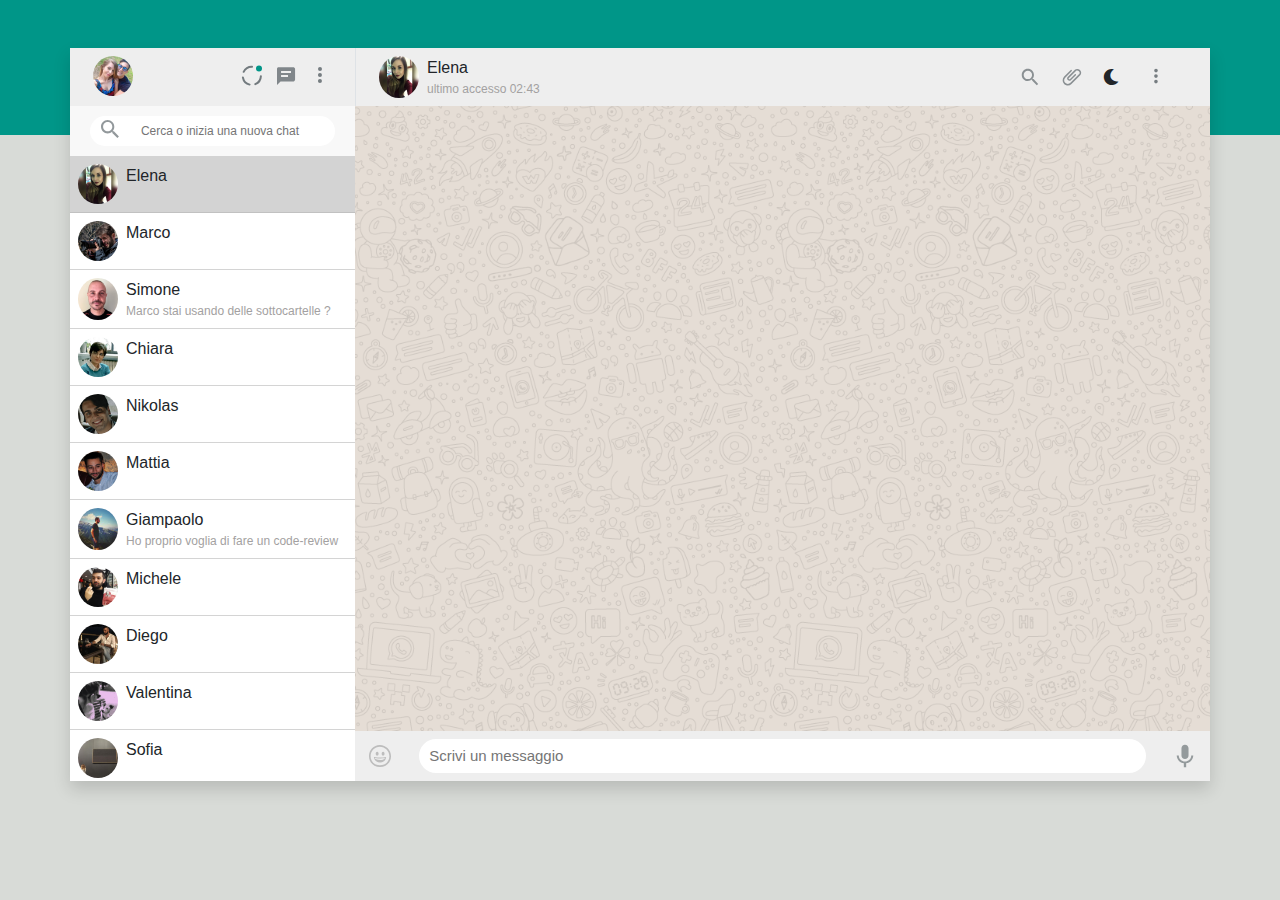
==== commit 91aa95eb: "add favicon" ====
--- a/bonus/index.html
+++ b/bonus/index.html
@@ -7,6 +7,7 @@
    <link rel="stylesheet" href="https://use.fontawesome.com/releases/v5.5.0/css/all.css">
     <link rel="stylesheet" href="https://stackpath.bootstrapcdn.com/bootstrap/4.3.1/css/bootstrap.min.css"
         integrity="sha384-ggOyR0iXCbMQv3Xipma34MD+dH/1fQ784/j6cY/iJTQUOhcWr7x9JvoRxT2MZw1T" crossorigin="anonymous">
+      <link rel="icon" href="https://img.icons8.com/color/48/000000/whatsapp.png" type="image/gif" sizes="16x16">
       <link id="my_personal-css" rel="stylesheet" href="css/style.css">
     <title>Boolzapp | Marco Rispoli</title>
 </head>
--- a/bonus/css/style.css
+++ b/bonus/css/style.css
@@ -62,10 +62,18 @@
    background:white;
    border-bottom:1px solid rgba(180, 180, 180, 0.568)
 }
+
+.my_list-item-dark{
+   background:#323232;
+}
+
 .my_list-item:hover{
    background:rgba(255, 252, 252, 0.642);
 }
 
+.my_list-item-dark:hover{
+   background:rgb(83, 81, 81);
+}
 
 .my_list-item span:last-child{
   color: rgb(163, 161, 161);
@@ -75,12 +83,14 @@
    border-bottom:0
 }
 
-.my_list-bg{
+.my_list-bg {
    background:lightgrey;
 }
-.my_list-bg-dark{
-   background:#323232;
-}
+
+.my_list-bg:hover{
+   background:lightgrey;
+}
+
 
 .search{
    height: 50px;
